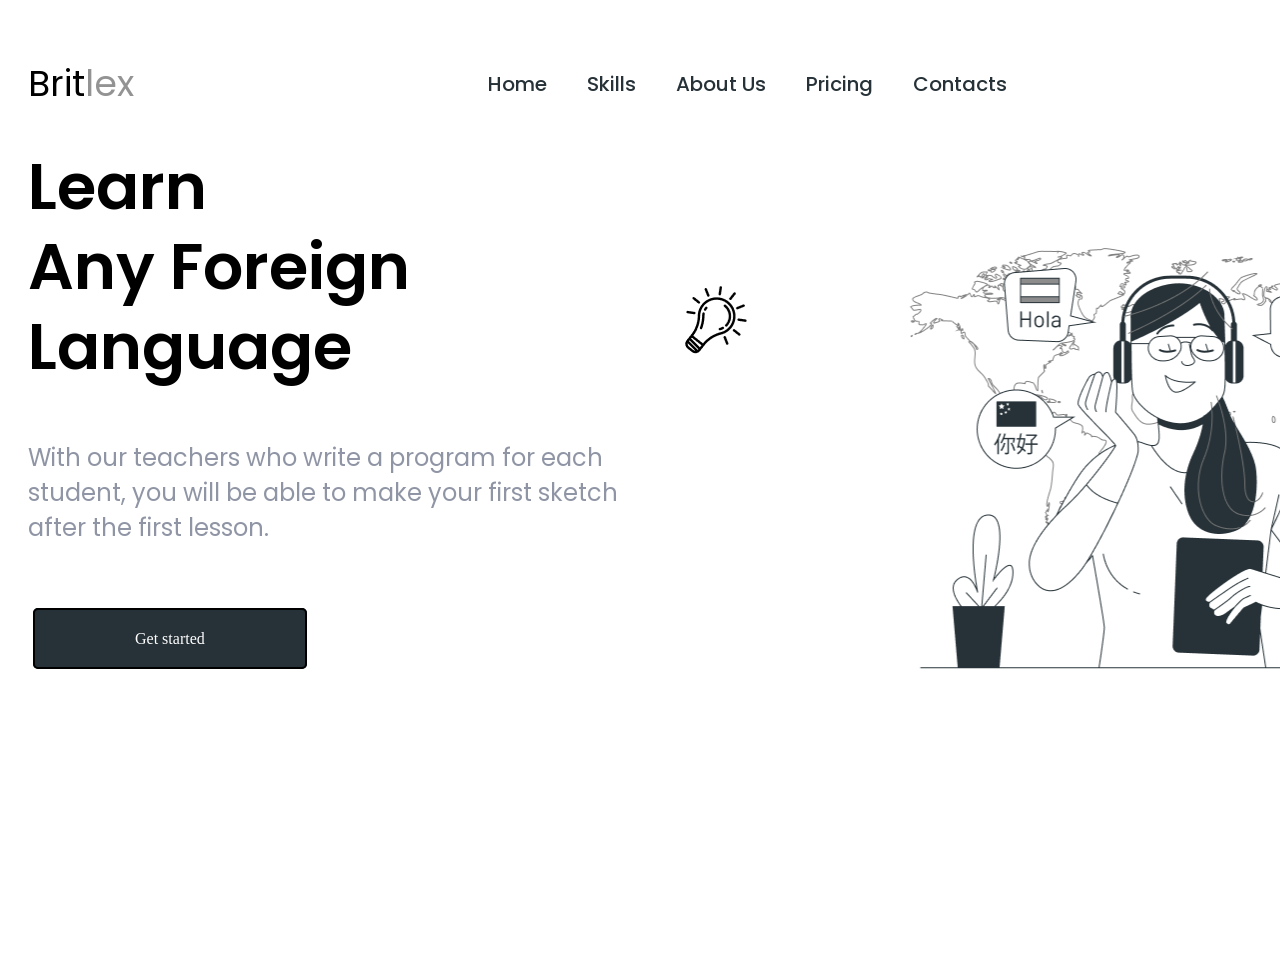
==== Figma/index.html @ 4d20cbe1 "Add files via upload" ====
<!DOCTYPE html>
<html lang="en">
<head>
    <meta charset="UTF-8">
    <meta name="viewport" content="width=device-width, initial-scale=1.0">
    <title>Figma</title>
    <link rel="stylesheet" href="main/main.css">
</head>
<body>
  <header class="header">
    <div class="container">
      <a class="header-text" href="#">
      <p class="header-text">Brit 
      <span class="header-span">lex</span>
    </p>
  </a>
      <ul class="nav-ul">
        <li class="nav-list">
            <a class="nav-link" href="#">Home</a>
        </li>
        <li class="nav-list">
            <a class="nav-link" href="#">Skills</a>
        </li>
        <li class="nav-list">
            <a class="nav-link" href="#"> About Us</a>
        </li>
        <li class="nav-list">
            <a class="nav-link" href="#"> Pricing</a>
        </li>
        <li class="nav-list">
            <a class="nav-link" href="#"> Contacts</a>
        </li>
      </ul>
      <a class="nav-link-button" href="#">Let's Talk</a>

    </div>
  </header>  

  <main class="main">
    <section class="hero">
        <div class="container">
            <div class="hero-info">
                <h1 class="hero-h1">Learn <br> Any Foreign Language</h1>
                <p class="hero-text">With our teachers who write a program for 
                    each student, you will be able to make your
                    first sketch after the first lesson.</p>
                <a class="nav-link-button hero-button"
                 href="#">Get started</a>
             </div>
             <img class="hero-img-img" src="img/Group36(1).png" alt="logo"
              width="798" height="571">
        </div>
    </section>
  </main>
</body>
</html>
---- Figma/main/main.css ----
@font-face {
    font-display: swap;
    font-family: 'Poppins';
    font-style: normal;
    font-weight: 400;
    src: url('../fonts/poppins-v20-devanagari_latin_latin-ext-regular.woff2') format('woff2');
  }

  @font-face {
    font-display: swap; 
    font-family: 'Poppins';
    font-style: normal;
    font-weight: 500;
    src: url('../fonts/poppins-v20-devanagari_latin_latin-ext-500.woff2') format('woff2');
  }
  @font-face {
    font-display: swap;
    font-family: 'Poppins';
    font-style: normal;
    font-weight: 600;
    src: url('../fonts/poppins-v20-devanagari_latin_latin-ext-600.woff2') format('woff2');
  }

  .header {
    margin-top: 20px;
  }

  .container {
    width: 1440px;
    padding-left: 20px;
    padding-right: 20px;
    margin: 0 auto;
  }

  .header-text {
    text-decoration: none;
    color: #000000;
    font-family: Poppins;
    font-size: 36px;
    font-style: normal;
    font-weight: 400;
    line-height: normal;
}

.header-span {
    margin-left: -10px;
    color: #939393;
    font-family: Poppins;
    font-size: 36px;
    font-style: normal;
    font-weight: 400;
    line-height: normal;
}

.header .container {
  display: flex;
  align-items: center;
  justify-content: space-between;
}

.nav-ul {
  display: flex;
  padding-left: -40px;

}

.nav-list {
  padding-left: 40px;
  list-style: none;
}

.nav-link {
  color: #263238;
  font-family: Poppins;
  font-size: 20px;
  font-style: normal;
  font-weight: 500;
  line-height: normal; 
  text-decoration: none;
  transition: all 0.3s ease-in-out;
}

.nav-link:hover {
  color: blue;
  text-decoration: underline;
}

.nav-link-button {
  text-decoration: none;
  color: #000000;
  background-color: white;
  border: 2px solid black;
  border-radius: 5px;
  padding: 15px 60px;
  transition: all 0.5 ease;
}

.nav-link-button:hover {
  background-color: red;
  color: white;
  text-decoration: underline;
}

.hero-button {
  background-color: #263238;
  color: white;
  padding: 20px 100px;
  margin-left: 5px;
}

.hero {
  margin-top: 800px;
}

.hero .container {
  display: flex;
}

.hero-info {
  width: 632px;
}

.hero-h1 {
  color: #000;
  font-family: Poppins;
  font-size: 64px;
  font-style: normal;
  font-weight: 600;
  line-height: 80px;
  margin-top: -800px;
  padding-left: -180px;
}

.hero-text {
  color: #8F95A5;
  font-family: Poppins;
  font-size: 24px;
  font-style: normal;
  font-weight: 400;
  line-height: normal;
  padding-bottom: 61px;
  padding-left: -180px;
}

.hero-img-img {
  margin-top: -55px;
  margin-top: -800px;
}
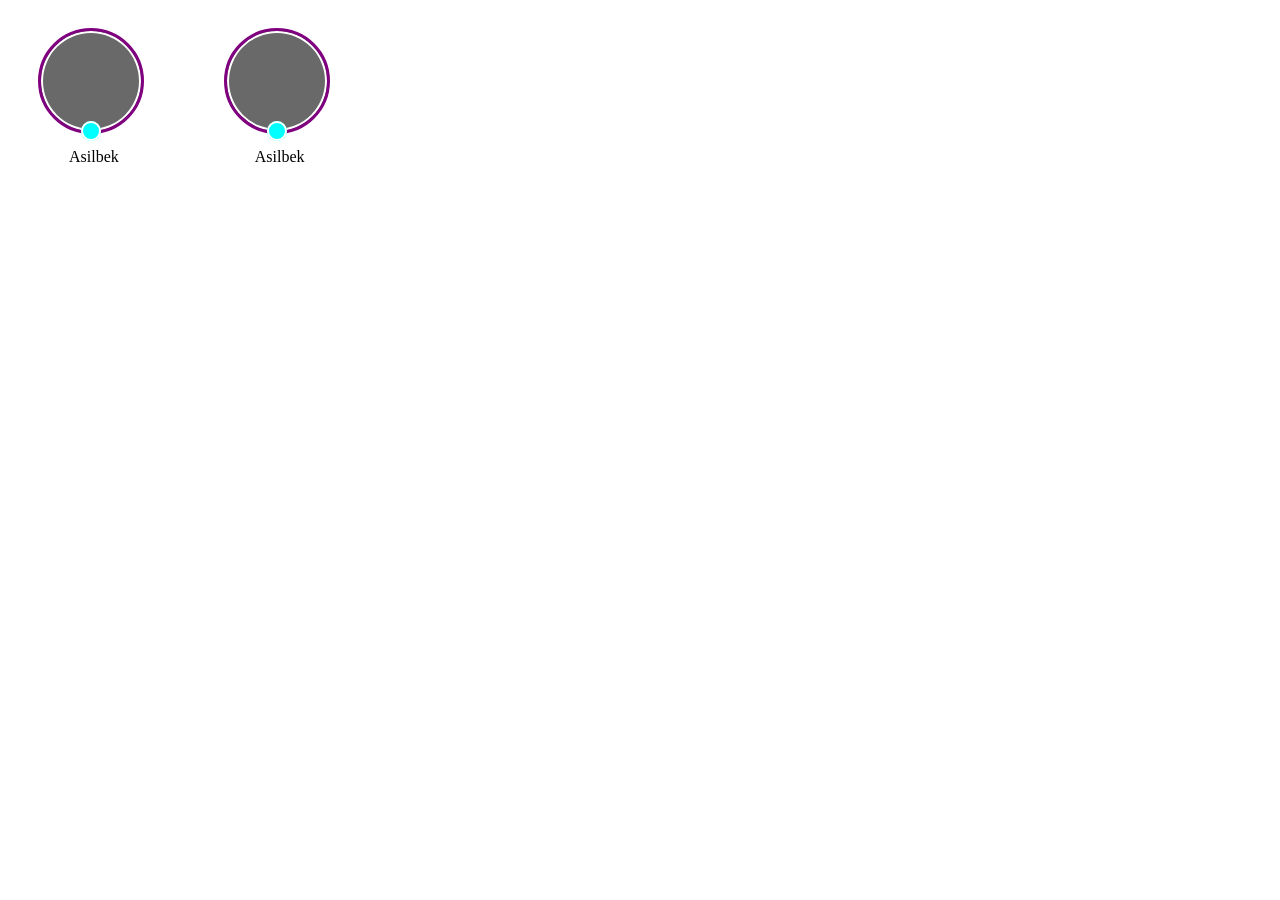
==== commit 9f78f563: "Add files via upload" ====
--- a/Figma/index.html
+++ b/Figma/index.html
@@ -3,54 +3,15 @@
 <head>
     <meta charset="UTF-8">
     <meta name="viewport" content="width=device-width, initial-scale=1.0">
-    <title>Figma</title>
     <link rel="stylesheet" href="main/main.css">
+    <title>Document</title>
 </head>
 <body>
-  <header class="header">
-    <div class="container">
-      <a class="header-text" href="#">
-      <p class="header-text">Brit 
-      <span class="header-span">lex</span>
-    </p>
-  </a>
-      <ul class="nav-ul">
-        <li class="nav-list">
-            <a class="nav-link" href="#">Home</a>
-        </li>
-        <li class="nav-list">
-            <a class="nav-link" href="#">Skills</a>
-        </li>
-        <li class="nav-list">
-            <a class="nav-link" href="#"> About Us</a>
-        </li>
-        <li class="nav-list">
-            <a class="nav-link" href="#"> Pricing</a>
-        </li>
-        <li class="nav-list">
-            <a class="nav-link" href="#"> Contacts</a>
-        </li>
-      </ul>
-      <a class="nav-link-button" href="#">Let's Talk</a>
-
+    <div class="dumaloq1">
+        <div class="dumaloq"><span class="span"></span></div>
+        <p class="dumaloq-text">Asilbek</p>
+        <div class="dumaloq"><span class="span"></span></div>
+        <p class="dumaloq-text">Asilbek</p>
     </div>
-  </header>  
-
-  <main class="main">
-    <section class="hero">
-        <div class="container">
-            <div class="hero-info">
-                <h1 class="hero-h1">Learn <br> Any Foreign Language</h1>
-                <p class="hero-text">With our teachers who write a program for 
-                    each student, you will be able to make your
-                    first sketch after the first lesson.</p>
-                <a class="nav-link-button hero-button"
-                 href="#">Get started</a>
-             </div>
-             <img class="hero-img-img" src="img/Group36(1).png" alt="logo"
-              width="798" height="571">
-        </div>
-    </section>
-  </main>
 </body>
 </html>
--- a/Figma/main/main.css
+++ b/Figma/main/main.css
@@ -1,148 +1,34 @@
-@font-face {
-    font-display: swap;
-    font-family: 'Poppins';
-    font-style: normal;
-    font-weight: 400;
-    src: url('../fonts/poppins-v20-devanagari_latin_latin-ext-regular.woff2') format('woff2');
-  }
-
-  @font-face {
-    font-display: swap; 
-    font-family: 'Poppins';
-    font-style: normal;
-    font-weight: 500;
-    src: url('../fonts/poppins-v20-devanagari_latin_latin-ext-500.woff2') format('woff2');
-  }
-  @font-face {
-    font-display: swap;
-    font-family: 'Poppins';
-    font-style: normal;
-    font-weight: 600;
-    src: url('../fonts/poppins-v20-devanagari_latin_latin-ext-600.woff2') format('woff2');
-  }
-
-  .header {
+.dumaloq{
+    background-color: dimgray;
+    width: 100px;
+    height: 100px;
     margin-top: 20px;
-  }
-
-  .container {
-    width: 1440px;
-    padding-left: 20px;
-    padding-right: 20px;
-    margin: 0 auto;
-  }
-
-  .header-text {
-    text-decoration: none;
-    color: #000000;
-    font-family: Poppins;
-    font-size: 36px;
-    font-style: normal;
-    font-weight: 400;
-    line-height: normal;
+    margin-left: 30px;
+    border-radius: 55px;
+    box-shadow: 0 0 0 2px inset white;
+    border: 3px solid purple;
+    background-image: url(../img/1.jpg);
 }
 
-.header-span {
-    margin-left: -10px;
-    color: #939393;
-    font-family: Poppins;
-    font-size: 36px;
-    font-style: normal;
-    font-weight: 400;
-    line-height: normal;
+.dumaloq1{
+    display: flex;
 }
 
-.header .container {
-  display: flex;
-  align-items: center;
-  justify-content: space-between;
+.span{
+    border-radius: 10px;
+    display: block;
+    color: aqua;
+    background-color: aqua;
+    border-radius: 55px;
+    width: 20px;
+    height: 20px;
+    transform: translate(40px,90px);
+    box-shadow: 0 0 0 2px inset white;
+    background-repeat: no-repeat;
+    background-size: cover;
 }
 
-.nav-ul {
-  display: flex;
-  padding-left: -40px;
-
-}
-
-.nav-list {
-  padding-left: 40px;
-  list-style: none;
-}
-
-.nav-link {
-  color: #263238;
-  font-family: Poppins;
-  font-size: 20px;
-  font-style: normal;
-  font-weight: 500;
-  line-height: normal; 
-  text-decoration: none;
-  transition: all 0.3s ease-in-out;
-}
-
-.nav-link:hover {
-  color: blue;
-  text-decoration: underline;
-}
-
-.nav-link-button {
-  text-decoration: none;
-  color: #000000;
-  background-color: white;
-  border: 2px solid black;
-  border-radius: 5px;
-  padding: 15px 60px;
-  transition: all 0.5 ease;
-}
-
-.nav-link-button:hover {
-  background-color: red;
-  color: white;
-  text-decoration: underline;
-}
-
-.hero-button {
-  background-color: #263238;
-  color: white;
-  padding: 20px 100px;
-  margin-left: 5px;
-}
-
-.hero {
-  margin-top: 800px;
-}
-
-.hero .container {
-  display: flex;
-}
-
-.hero-info {
-  width: 632px;
-}
-
-.hero-h1 {
-  color: #000;
-  font-family: Poppins;
-  font-size: 64px;
-  font-style: normal;
-  font-weight: 600;
-  line-height: 80px;
-  margin-top: -800px;
-  padding-left: -180px;
-}
-
-.hero-text {
-  color: #8F95A5;
-  font-family: Poppins;
-  font-size: 24px;
-  font-style: normal;
-  font-weight: 400;
-  line-height: normal;
-  padding-bottom: 61px;
-  padding-left: -180px;
-}
-
-.hero-img-img {
-  margin-top: -55px;
-  margin-top: -800px;
+.dumaloq-text{
+    transform: translate(-75px);
+    margin-top: 140px;
 }
